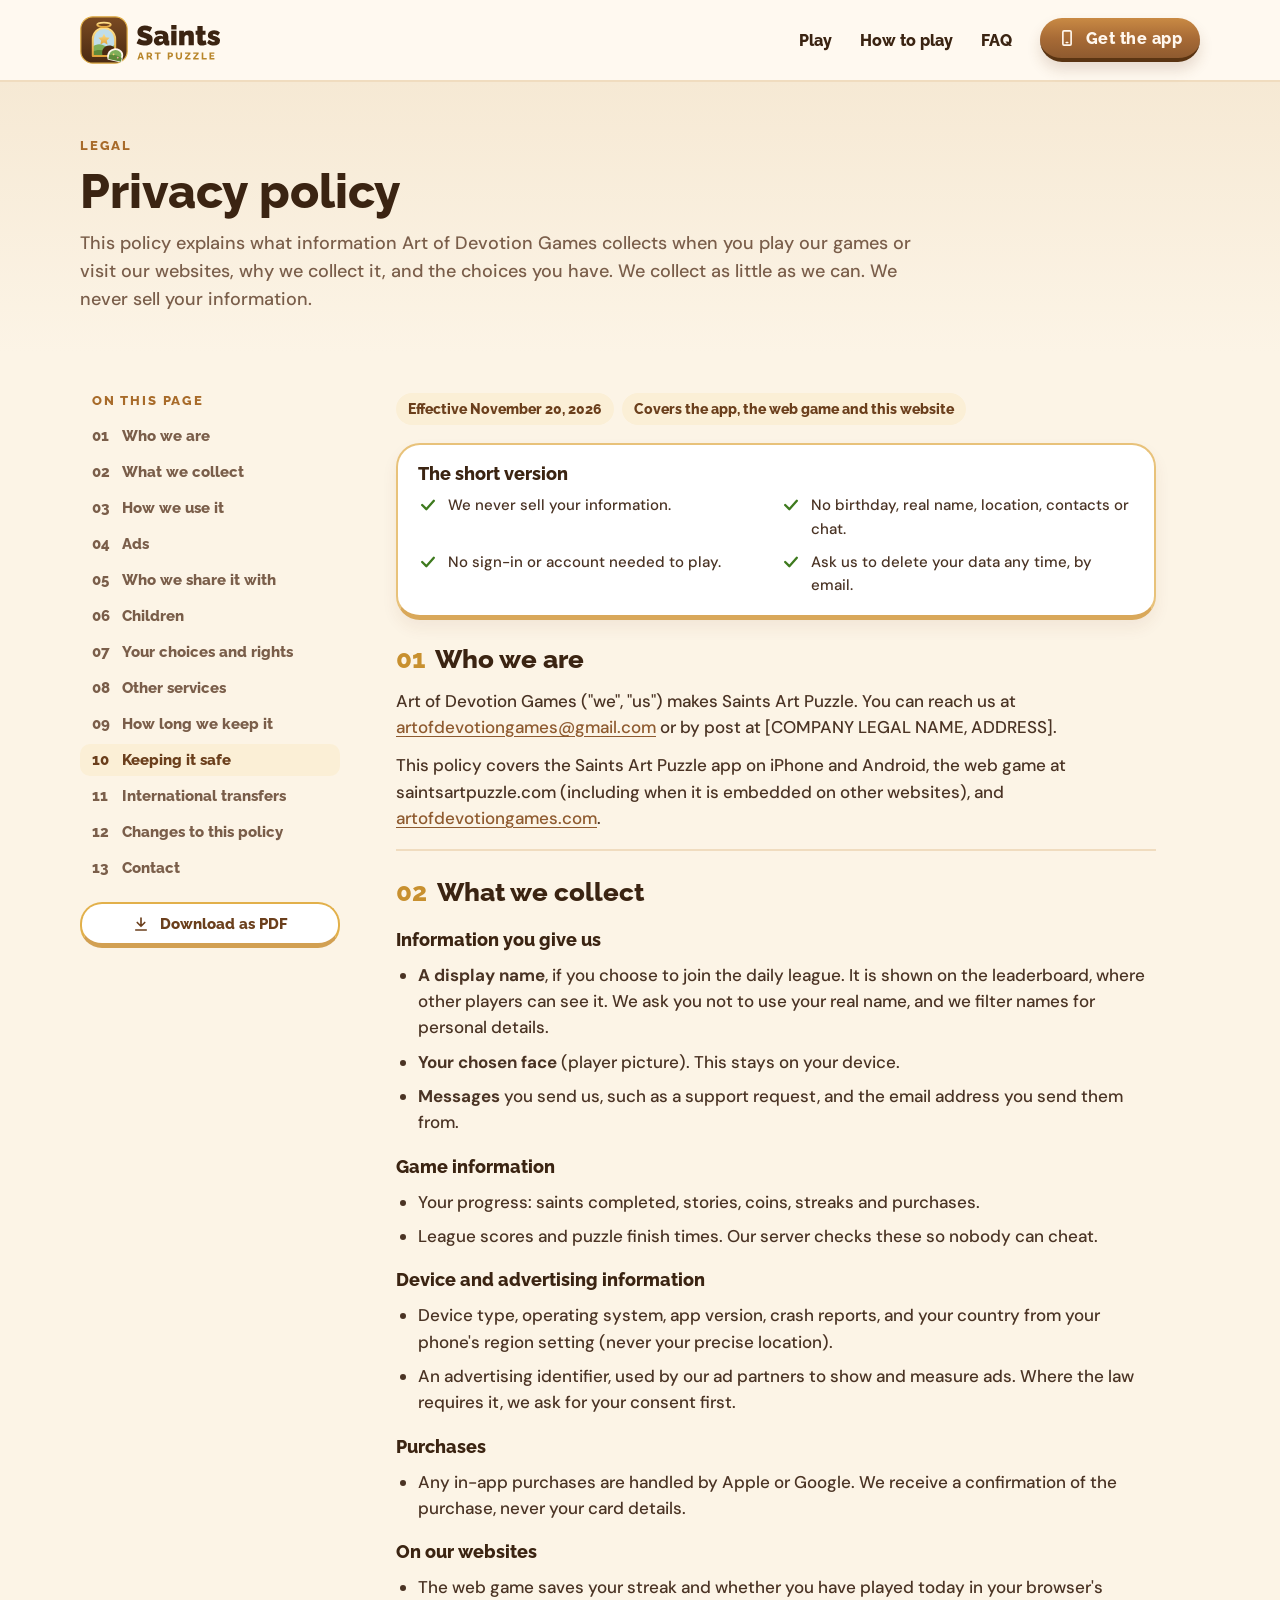
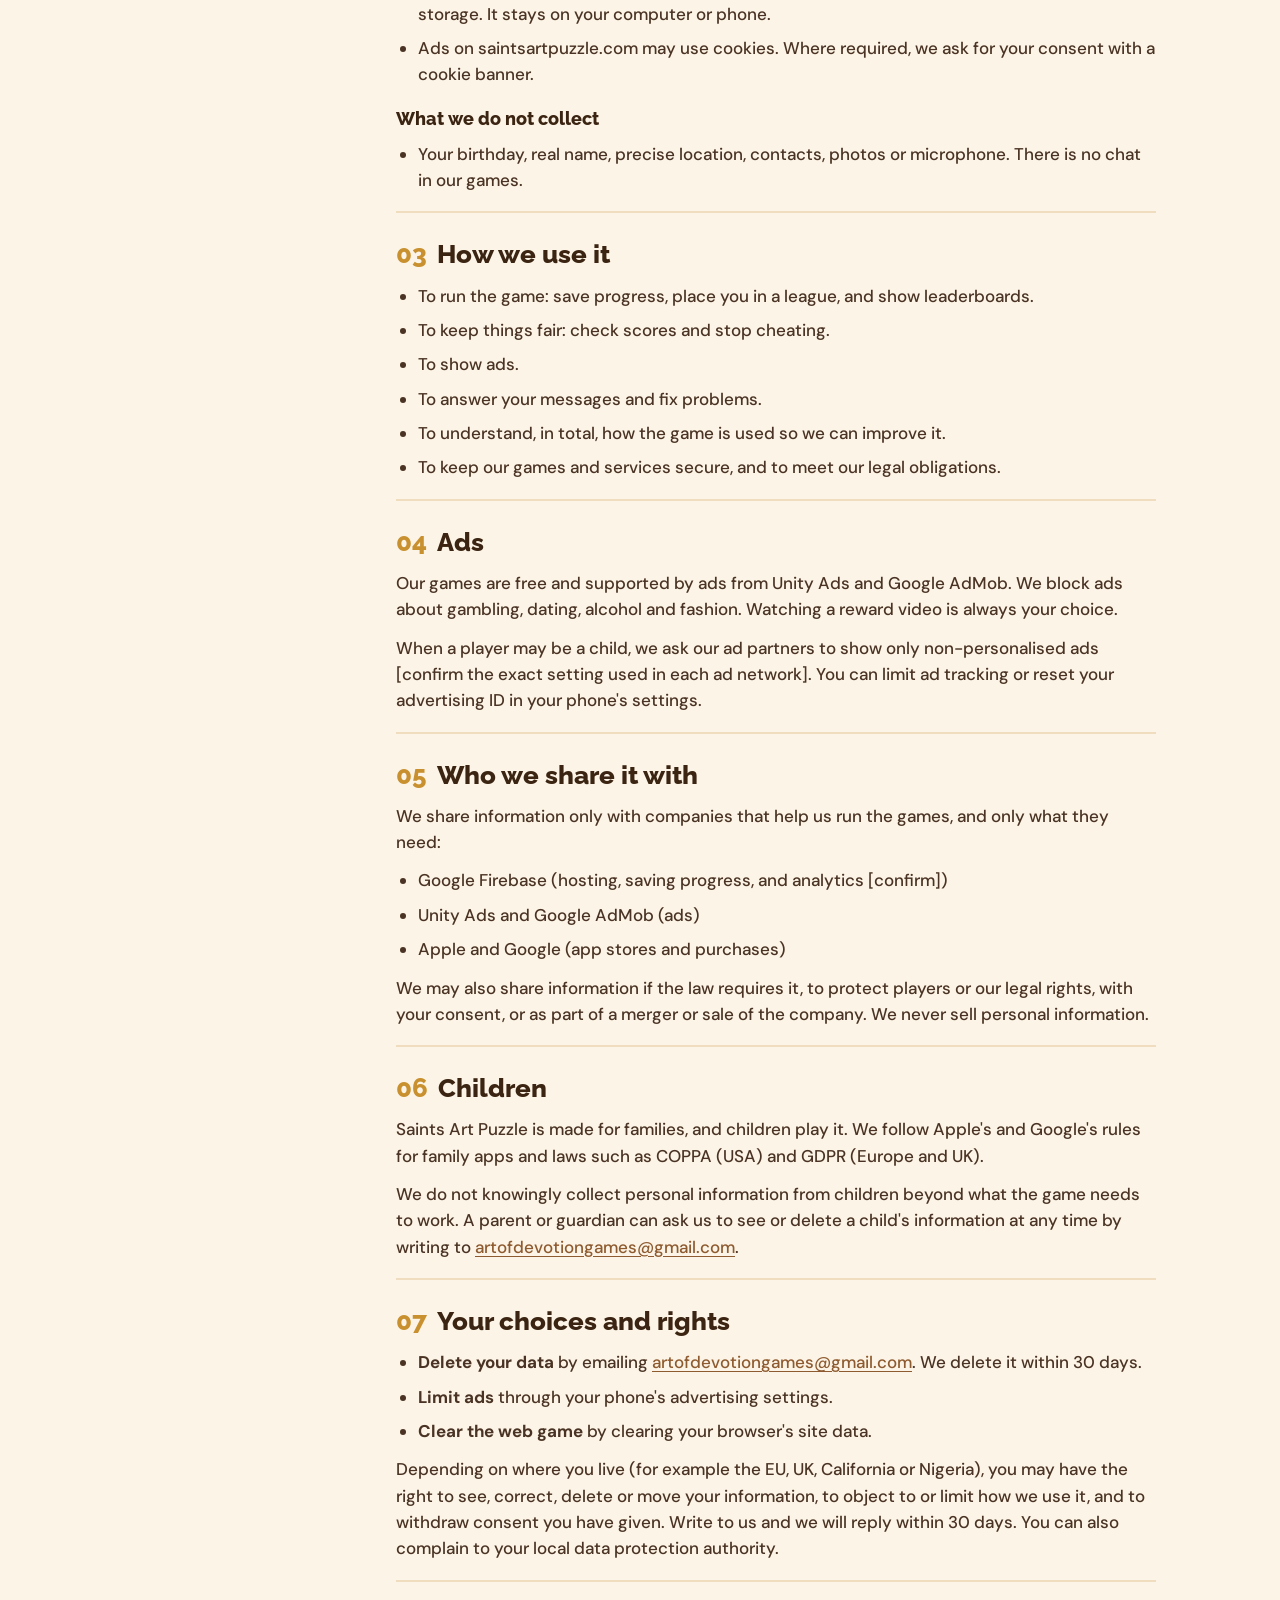
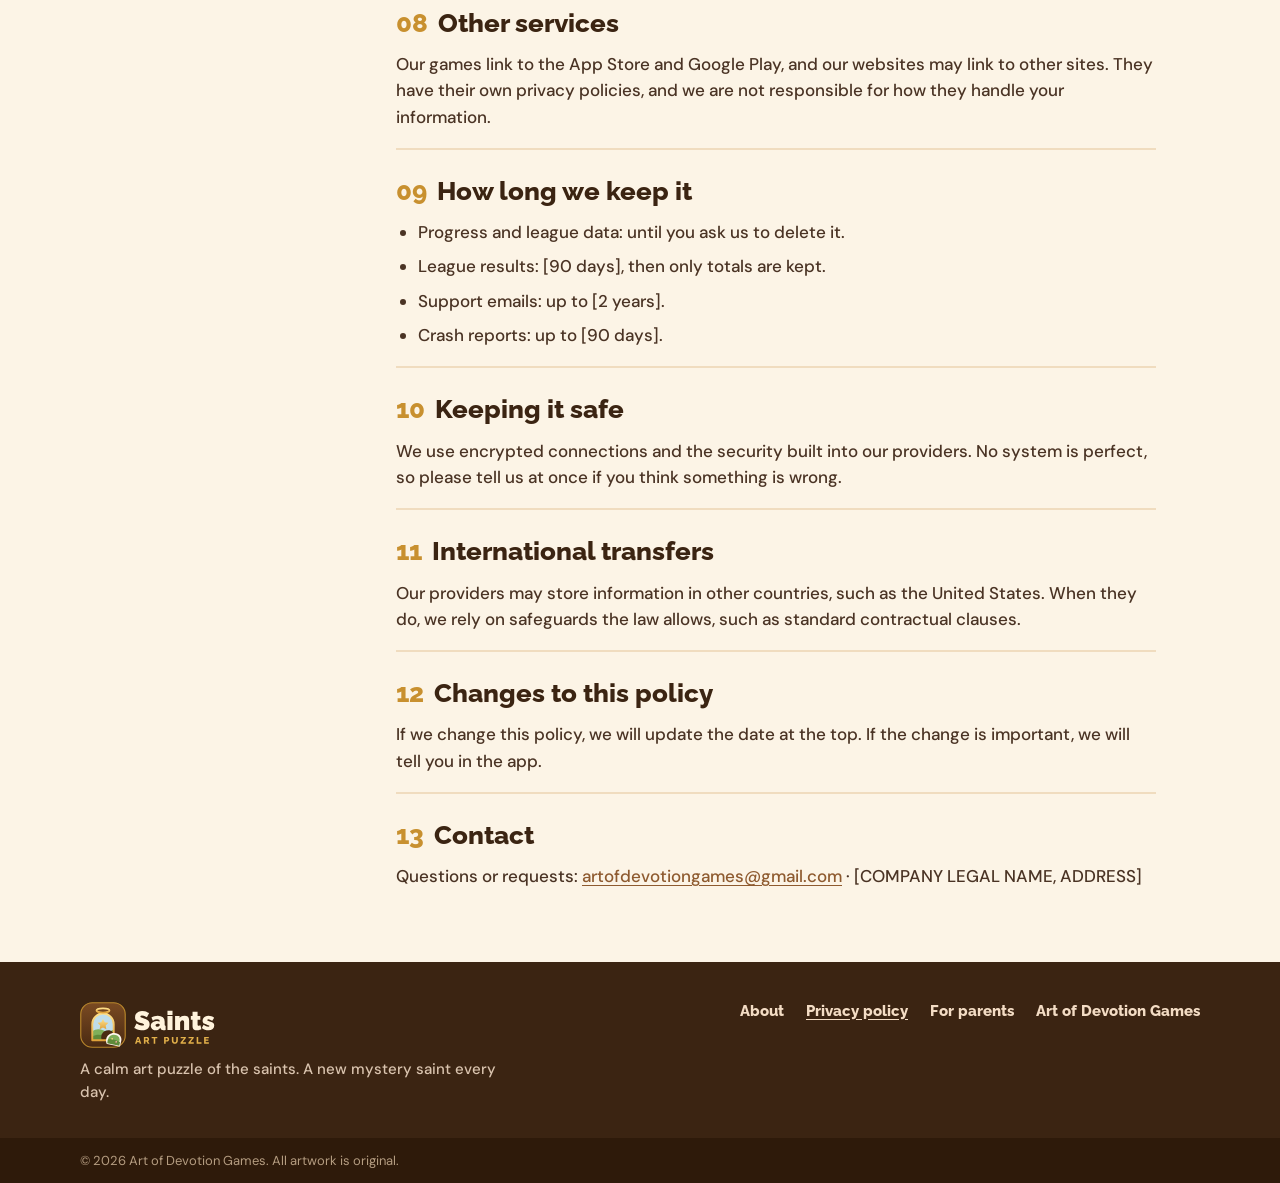
==== privacy.html @ b59b36c3 "privacy policy, ads.txt, adsense" ====
<!doctype html>
<html lang="en">
<head>
  <meta charset="utf-8">
  <meta name="viewport" content="width=device-width, initial-scale=1">
  <title>Privacy policy · Saints Art Puzzle</title>
  <meta name="description" content="What information Saints Art Puzzle and Art of Devotion Games collect, why, and the choices you have. We never sell your information.">
  <meta name="theme-color" content="#FFF9F0">
  <link rel="icon" href="assets/img/favicon.svg" type="image/svg+xml">

  <link rel="preconnect" href="https://fonts.googleapis.com">
  <link rel="preconnect" href="https://fonts.gstatic.com" crossorigin>
  <link rel="stylesheet" href="https://fonts.googleapis.com/css2?family=DM+Sans:wght@500;600;700;800&family=Raleway:wght@700;800;900&display=swap">
  <link rel="stylesheet" href="css/styles.css">
  <script src="js/main.js" defer></script>
</head>
<body>

<svg width="0" height="0" style="position:absolute" aria-hidden="true">
  <symbol id="i-phone" viewBox="0 0 24 24"><path d="M8 2.5h8a1.5 1.5 0 0 1 1.5 1.5v16a1.5 1.5 0 0 1-1.5 1.5H8A1.5 1.5 0 0 1 6.5 20V4A1.5 1.5 0 0 1 8 2.5zM11 18h2"/></symbol>
  <symbol id="i-check" viewBox="0 0 24 24"><path d="M5 12l5 5 9-10"/></symbol>
  <symbol id="i-download" viewBox="0 0 24 24"><path d="M12 4v11M7 10l5 5 5-5M5 20h14"/></symbol>
  <symbol id="i-menu" viewBox="0 0 24 24"><path d="M4 7h16M4 12h16M4 17h16"/></symbol>
  <symbol id="i-close" viewBox="0 0 24 24"><path d="M6 6l12 12M18 6L6 18"/></symbol>
</svg>

<a class="skip-link" href="#policy">Skip to the policy</a>

<header class="site-header">
  <div class="site-header__inner">
    <a class="site-header__logo" href="./" aria-label="Saints Art Puzzle home">
      <img src="assets/img/logo.svg" alt="Saints Art Puzzle" width="145" height="48">
    </a>

    <button class="menu-toggle" type="button" aria-expanded="false" aria-controls="site-nav" aria-label="Open menu">
      <svg class="icon" width="28" height="28"><use href="#i-menu"/></svg>
    </button>

    <nav class="site-nav" id="site-nav" aria-label="Main">
      <a class="site-nav__link" href="./#play">Play</a>
      <a class="site-nav__link" href="./#how-to-play">How to play</a>
      <a class="site-nav__link" href="./#faq">FAQ</a>
      <a class="btn btn--primary btn--sm" href="./#get-the-app">
        <svg class="icon" width="18" height="18"><use href="#i-phone"/></svg>
        Get the app
      </a>
    </nav>
  </div>
</header>

<main>
  <!-- ============ INTRO ============ -->
  <section class="legal-hero">
    <div class="legal-hero__inner">
      <p class="eyebrow">LEGAL</p>
      <h1 class="legal-hero__title">Privacy policy</h1>
      <p class="legal-hero__lede">This policy explains what information Art of Devotion Games collects when you play our games or visit our websites, why we collect it, and the choices you have. We collect as little as we can. We never sell your information.</p>
    </div>
  </section>

  <div class="legal">
    <!-- ============ TABLE OF CONTENTS ============ -->
    <aside class="toc" aria-label="On this page">
      <p class="eyebrow toc__title">ON THIS PAGE</p>
      <nav class="toc__links">
        <a href="#who"><span>01</span>Who we are</a>
        <a href="#collect"><span>02</span>What we collect</a>
        <a href="#use"><span>03</span>How we use it</a>
        <a href="#ads"><span>04</span>Ads</a>
        <a href="#share"><span>05</span>Who we share it with</a>
        <a href="#children"><span>06</span>Children</a>
        <a href="#choices"><span>07</span>Your choices and rights</a>
        <a href="#links"><span>08</span>Other services</a>
        <a href="#keep"><span>09</span>How long we keep it</a>
        <a href="#security"><span>10</span>Keeping it safe</a>
        <a href="#transfers"><span>11</span>International transfers</a>
        <a href="#changes"><span>12</span>Changes to this policy</a>
        <a href="#contact"><span>13</span>Contact</a>
      </nav>
      <button class="btn btn--outline toc__pdf" type="button" data-action="print">
        <svg class="icon" width="18" height="18"><use href="#i-download"/></svg>
        Download as PDF
      </button>
    </aside>

    <!-- ============ POLICY ============ -->
    <article class="policy" id="policy">
      <div class="policy__chips">
        <span class="chip">Effective November 20, 2026</span>
        <span class="chip">Covers the app, the web game and this website</span>
      </div>

      <div class="summary">
        <h2 class="summary__title">The short version</h2>
        <ul class="summary__list">
          <li><svg class="icon" width="20" height="20" aria-hidden="true"><use href="#i-check"/></svg>We never sell your information.</li>
          <li><svg class="icon" width="20" height="20" aria-hidden="true"><use href="#i-check"/></svg>No birthday, real name, location, contacts or chat.</li>
          <li><svg class="icon" width="20" height="20" aria-hidden="true"><use href="#i-check"/></svg>No sign-in or account needed to play.</li>
          <li><svg class="icon" width="20" height="20" aria-hidden="true"><use href="#i-check"/></svg>Ask us to delete your data any time, by email.</li>
        </ul>
      </div>

      <section class="policy__section" id="who">
        <h2><span>01</span>Who we are</h2>
        <p>Art of Devotion Games ("we", "us") makes Saints Art Puzzle. You can reach us at <a href="mailto:artofdevotiongames@gmail.com">artofdevotiongames@gmail.com</a> or by post at [COMPANY LEGAL NAME, ADDRESS].</p>
        <p>This policy covers the Saints Art Puzzle app on iPhone and Android, the web game at saintsartpuzzle.com (including when it is embedded on other websites), and <a href="https://www.artofdevotiongames.com/" target="_blank" rel="noopener">artofdevotiongames.com</a>.</p>
      </section>

      <section class="policy__section" id="collect">
        <h2><span>02</span>What we collect</h2>

        <h3>Information you give us</h3>
        <ul>
          <li><b>A display name</b>, if you choose to join the daily league. It is shown on the leaderboard, where other players can see it. We ask you not to use your real name, and we filter names for personal details.</li>
          <li><b>Your chosen face</b> (player picture). This stays on your device.</li>
          <li><b>Messages</b> you send us, such as a support request, and the email address you send them from.</li>
        </ul>

        <h3>Game information</h3>
        <ul>
          <li>Your progress: saints completed, stories, coins, streaks and purchases.</li>
          <li>League scores and puzzle finish times. Our server checks these so nobody can cheat.</li>
        </ul>

        <h3>Device and advertising information</h3>
        <ul>
          <li>Device type, operating system, app version, crash reports, and your country from your phone's region setting (never your precise location).</li>
          <li>An advertising identifier, used by our ad partners to show and measure ads. Where the law requires it, we ask for your consent first.</li>
        </ul>

        <h3>Purchases</h3>
        <ul>
          <li>Any in-app purchases are handled by Apple or Google. We receive a confirmation of the purchase, never your card details.</li>
        </ul>

        <h3>On our websites</h3>
        <ul>
          <li>The web game saves your streak and whether you have played today in your browser's storage. It stays on your computer or phone.</li>
          <li>Ads on saintsartpuzzle.com may use cookies. Where required, we ask for your consent with a cookie banner.</li>
        </ul>

        <h3>What we do not collect</h3>
        <ul>
          <li>Your birthday, real name, precise location, contacts, photos or microphone. There is no chat in our games.</li>
        </ul>
      </section>

      <section class="policy__section" id="use">
        <h2><span>03</span>How we use it</h2>
        <ul>
          <li>To run the game: save progress, place you in a league, and show leaderboards.</li>
          <li>To keep things fair: check scores and stop cheating.</li>
          <li>To show ads.</li>
          <li>To answer your messages and fix problems.</li>
          <li>To understand, in total, how the game is used so we can improve it.</li>
          <li>To keep our games and services secure, and to meet our legal obligations.</li>
        </ul>
      </section>

      <section class="policy__section" id="ads">
        <h2><span>04</span>Ads</h2>
        <p>Our games are free and supported by ads from Unity Ads and Google AdMob. We block ads about gambling, dating, alcohol and fashion. Watching a reward video is always your choice.</p>
        <p>When a player may be a child, we ask our ad partners to show only non-personalised ads [confirm the exact setting used in each ad network]. You can limit ad tracking or reset your advertising ID in your phone's settings.</p>
      </section>

      <section class="policy__section" id="share">
        <h2><span>05</span>Who we share it with</h2>
        <p>We share information only with companies that help us run the games, and only what they need:</p>
        <ul>
          <li>Google Firebase (hosting, saving progress, and analytics [confirm])</li>
          <li>Unity Ads and Google AdMob (ads)</li>
          <li>Apple and Google (app stores and purchases)</li>
        </ul>
        <p>We may also share information if the law requires it, to protect players or our legal rights, with your consent, or as part of a merger or sale of the company. We never sell personal information.</p>
      </section>

      <section class="policy__section" id="children">
        <h2><span>06</span>Children</h2>
        <p>Saints Art Puzzle is made for families, and children play it. We follow Apple's and Google's rules for family apps and laws such as COPPA (USA) and GDPR (Europe and UK).</p>
        <p>We do not knowingly collect personal information from children beyond what the game needs to work. A parent or guardian can ask us to see or delete a child's information at any time by writing to <a href="mailto:artofdevotiongames@gmail.com">artofdevotiongames@gmail.com</a>.</p>
      </section>

      <section class="policy__section" id="choices">
        <h2><span>07</span>Your choices and rights</h2>
        <ul>
          <li><b>Delete your data</b> by emailing <a href="mailto:artofdevotiongames@gmail.com">artofdevotiongames@gmail.com</a>. We delete it within 30 days.</li>
          <li><b>Limit ads</b> through your phone's advertising settings.</li>
          <li><b>Clear the web game</b> by clearing your browser's site data.</li>
        </ul>
        <p>Depending on where you live (for example the EU, UK, California or Nigeria), you may have the right to see, correct, delete or move your information, to object to or limit how we use it, and to withdraw consent you have given. Write to us and we will reply within 30 days. You can also complain to your local data protection authority.</p>
      </section>

      <section class="policy__section" id="links">
        <h2><span>08</span>Other services</h2>
        <p>Our games link to the App Store and Google Play, and our websites may link to other sites. They have their own privacy policies, and we are not responsible for how they handle your information.</p>
      </section>

      <section class="policy__section" id="keep">
        <h2><span>09</span>How long we keep it</h2>
        <ul>
          <li>Progress and league data: until you ask us to delete it.</li>
          <li>League results: [90 days], then only totals are kept.</li>
          <li>Support emails: up to [2 years].</li>
          <li>Crash reports: up to [90 days].</li>
        </ul>
      </section>

      <section class="policy__section" id="security">
        <h2><span>10</span>Keeping it safe</h2>
        <p>We use encrypted connections and the security built into our providers. No system is perfect, so please tell us at once if you think something is wrong.</p>
      </section>

      <section class="policy__section" id="transfers">
        <h2><span>11</span>International transfers</h2>
        <p>Our providers may store information in other countries, such as the United States. When they do, we rely on safeguards the law allows, such as standard contractual clauses.</p>
      </section>

      <section class="policy__section" id="changes">
        <h2><span>12</span>Changes to this policy</h2>
        <p>If we change this policy, we will update the date at the top. If the change is important, we will tell you in the app.</p>
      </section>

      <section class="policy__section" id="contact">
        <h2><span>13</span>Contact</h2>
        <p>Questions or requests: <a href="mailto:artofdevotiongames@gmail.com">artofdevotiongames@gmail.com</a> · [COMPANY LEGAL NAME, ADDRESS]</p>
      </section>
    </article>
  </div>
</main>

<footer class="site-footer">
  <div class="container site-footer__inner">
    <div class="site-footer__brand">
      <img src="assets/img/logo-dark.svg" alt="Saints Art Puzzle" width="139" height="46" loading="lazy">
      <p>A calm art puzzle of the saints. A new mystery saint every day.</p>
    </div>
    <nav class="site-footer__links" aria-label="Footer">
      <a href="#">About</a>
      <a href="privacy.html" aria-current="page">Privacy policy</a>
      <a href="#">For parents</a>
      <a href="https://www.artofdevotiongames.com/" target="_blank" rel="noopener">Art of Devotion Games</a>
    </nav>
  </div>
  <div class="site-footer__legal">
    <div class="container">© <span data-year>2026</span> Art of Devotion Games. All artwork is original.</div>
  </div>
</footer>

<div class="toast" id="toast" role="status" aria-live="polite"></div>

</body>
</html>
---- css/styles.css ----
/* ==========================================================================
   Saints Art Puzzle — site styles
   Values are taken from the design exports in /design (desktop 1280, phone 390).
   Desktop is the base; overrides follow for tablet (<=1023px) and phone (<=720px).
   ========================================================================== */

:root {
  /* Colour */
  --bg: #FCF4E6;
  --header-bg: #FFF9F0;
  --band-bg: #F6E9D4;
  --tile-bg: #F3E7D6;
  --chip-bg: #FBEFD6;
  --row-alt-bg: #FFFBF4;
  --white: #FFFFFF;

  --text: #3B2412;
  --text-muted: #7A5E4A;
  --text-soft: #8A6A52;
  --eyebrow: #A86B2A;
  --brown: #8E5A2F;
  --brown-mid: #A86B36;
  --brown-light: #C98A44;
  --brown-dark: #5A3412;
  --tool-text: #6B3F1C;
  --cream-text: #FFF7EE;

  --line: #F0DCBF;
  --line-strong: #E6CCA6;
  --gold: #E8C27A;
  --gold-deep: #D9A85A;
  --gold-hi: #FFE08A;
  --gold-lo: #E0A33A;
  --gold-edge: #A8741E;

  --ad-line: #E2CDB0;
  --ad-text: #A89580;
  --ad-stripe-a: #F7ECDC;
  --ad-stripe-b: #F3E5D1;
  --locked-bg: #F3E7D6;
  --locked-icon: #B49C80;

  --store-bg: #1F140C;
  --footer-bg: #3B2412;
  --footer-text: #F3DCC4;
  --footer-muted: #D9C3AE;
  --legal-bg: #2E1A0A;
  --legal-text: #B49C80;

  --grad-brown: linear-gradient(180deg, var(--brown-light) 0%, var(--brown-mid) 50%, var(--brown) 100%);
  --grad-brown-2: linear-gradient(180deg, var(--brown-light), var(--brown));
  --grad-gold: linear-gradient(180deg, var(--gold-hi), var(--gold-lo));
  --shadow-lift: 0 16px 30px rgba(107, 63, 28, 0.22);

  /* Type */
  --font-display: 'Raleway', sans-serif;
  --font-body: 'DM Sans', sans-serif;

  /* Layout */
  --content-max: 1120px;
  --gutter: 80px;
  --footer-gutter: 80px;
  --section-y: 64px;
}

@media (max-width: 1200px) { :root { --gutter: 48px; --footer-gutter: 48px; } }
@media (max-width: 1023px) { :root { --gutter: 32px; --footer-gutter: 32px; } }
@media (max-width: 720px)  { :root { --gutter: 16px; --footer-gutter: 20px; --section-y: 40px; } }

/* ---------- Base ---------- */

*, *::before, *::after { box-sizing: border-box; }

html { scroll-behavior: smooth; -webkit-text-size-adjust: 100%; }
@media (prefers-reduced-motion: reduce) { html { scroll-behavior: auto; } }

body {
  margin: 0;
  background: var(--bg);
  color: var(--text);
  font-family: var(--font-body);
  -webkit-font-smoothing: antialiased;
  overflow-x: hidden;
}

img { max-width: 100%; }
button { font: inherit; color: inherit; }
a { color: inherit; }

:focus-visible { outline: 3px solid var(--eyebrow); outline-offset: 3px; border-radius: 6px; }

.visually-hidden {
  position: absolute !important;
  width: 1px; height: 1px;
  margin: -1px; padding: 0; border: 0;
  overflow: hidden; clip: rect(0 0 0 0); white-space: nowrap;
}

.skip-link {
  position: absolute; left: 16px; top: -100px; z-index: 100;
  padding: 10px 16px; border-radius: 12px;
  background: var(--text); color: var(--cream-text);
  font-family: var(--font-display); font-weight: 800; text-decoration: none;
}
.skip-link:focus { top: 12px; }

.icon {
  display: block; flex: none;
  fill: none; stroke: currentColor;
  stroke-width: 2.2; stroke-linecap: round; stroke-linejoin: round;
}
.icon--b24 { stroke-width: 2.4; }
.icon--b26 { stroke-width: 2.6; }

.container { width: 100%; max-width: var(--content-max); margin: 0 auto; }
.container--narrow { max-width: 860px; }
.stack-18 { display: flex; flex-direction: column; gap: 18px; }
.stack-22 { display: flex; flex-direction: column; gap: 22px; }

/* ---------- Typography ---------- */

.eyebrow {
  margin: 0;
  font-family: var(--font-display); font-weight: 800;
  font-size: 13px; letter-spacing: 0.14em;
  color: var(--eyebrow);
}

.h2 {
  margin: 0;
  font-family: var(--font-display); font-weight: 800;
  font-size: 32px; line-height: 1.12;
  color: var(--text);
}
.h2--lg { font-size: 36px; }

.body-text {
  margin: 0;
  font-family: var(--font-body); font-weight: 500;
  font-size: 16px; line-height: 1.55;
  color: var(--text-muted);
}
.body-text--sm { font-size: 15px; }
.body-text--lg { font-size: 17px; }

/* ---------- Buttons ---------- */

.btn {
  position: relative; overflow: hidden;
  display: inline-flex; align-items: center; justify-content: center; gap: 10px;
  border: none; cursor: pointer; text-decoration: none;
}

.btn--primary {
  height: 64px; padding: 0 24px;
  border-radius: 22px;
  background: var(--grad-brown);
  border-bottom: 6px solid var(--brown-dark);
  box-shadow: 0 8px 14px rgba(107, 63, 28, 0.16);
  color: var(--cream-text);
  font-family: var(--font-display); font-weight: 800;
  font-size: 22px; letter-spacing: 0.03em;
  transition: filter 0.15s ease, transform 0.1s ease;
}
.btn--primary:hover { filter: brightness(1.06); }
.btn--primary:active { transform: translateY(2px); }
.btn--primary .icon { stroke: var(--cream-text); }

.btn--sm { height: 44px; padding: 0 18px; font-size: 16px; border-bottom-width: 4px; }

.btn--cta {
  width: 100%; height: 60px; font-size: 21px;
  animation: bPress 1.8s ease-in-out infinite;
}
.btn--cta .icon { stroke: none; }

.btn__shine {
  position: absolute; top: 0; left: 0;
  width: 46px; height: 100%;
  background: linear-gradient(90deg, rgba(255,255,255,0), rgba(255,255,255,0.45), rgba(255,255,255,0));
  animation: bShine 3s ease-in-out infinite;
  pointer-events: none;
}

@keyframes bPress { 0%, 100% { transform: translateY(0) scale(1); } 50% { transform: translateY(-2px) scale(1.02); } }
@keyframes bShine { 0% { transform: translateX(-150%) skewX(-20deg); } 60%, 100% { transform: translateX(650%) skewX(-20deg); } }

@media (prefers-reduced-motion: reduce) {
  .btn--cta, .btn__shine { animation: none; }
  .btn__shine { display: none; }
}

/* ---------- Header ---------- */

.site-header {
  position: relative; z-index: 20;
  background: var(--header-bg);
  border-bottom: 2px solid var(--line);
}

.site-header__inner {
  max-width: calc(var(--content-max) + 2 * var(--gutter));
  margin: 0 auto;
  padding: 16px var(--gutter);
  display: flex; align-items: center; justify-content: space-between;
}

.site-header__logo { display: block; line-height: 0; }
.site-header__logo img { width: 145px; height: 48px; }

.site-nav { display: flex; align-items: center; gap: 28px; }

.site-nav__link {
  text-decoration: none;
  font-family: var(--font-display); font-weight: 800; font-size: 16px;
  color: var(--text);
}
.site-nav__link:hover, .site-nav__link.is-current { color: var(--brown); }

.menu-toggle {
  display: none;
  width: 44px; height: 40px; margin-right: -8px;
  align-items: center; justify-content: center;
  border: 0; background: none; cursor: pointer;
  color: var(--text);
}
.menu-toggle .icon { stroke-width: 2.4; }

/* ---------- Ad slots ---------- */

.ad {
  width: 732px; max-width: 100%; height: 94px; /* 728x90 slot + 2px border */
  margin: 0 auto;
  border-radius: 12px;
  border: 2px dashed var(--ad-line);
  background: repeating-linear-gradient(45deg, var(--ad-stripe-a), var(--ad-stripe-a) 10px, var(--ad-stripe-b) 10px, var(--ad-stripe-b) 20px);
  display: flex; align-items: center; justify-content: center;
  font-family: var(--font-display); font-weight: 800;
  font-size: 12px; letter-spacing: 0.14em;
  color: var(--ad-text);
}

/* Real ad loaded: drop the placeholder look; the ad fills the slot's size. */
/* Real ad loaded: drop the placeholder look and let the responsive ad set its own height. */
.ad.is-live { height: auto; border: 0; background: none; border-radius: 0; display: block; }
.ad .adsbygoogle { display: block; width: 100%; }

.ad-wrap { padding: 40px var(--gutter) 0; }

/* ---------- Hero ---------- */

.hero {
  display: flex; flex-direction: column; align-items: center; gap: 18px;
  padding: 20px var(--gutter) 0;
}

.hero__intro {
  display: flex; flex-direction: column; align-items: center; gap: 8px;
  max-width: 760px;
  text-align: center;
}

.hero__title {
  margin: 0;
  font-family: var(--font-display); font-weight: 800;
  font-size: 48px; line-height: 1.08;
}

.hero__lede {
  margin: 0;
  font-weight: 500; font-size: 18px; line-height: 1.55;
  color: var(--text-muted);
}

/* ---------- Game frame ---------- */

.game {
  width: 100%;
  display: flex; flex-direction: column; align-items: center; gap: 12px;
}

.game__frame {
  position: relative;
  width: min(846px, 100%);
  aspect-ratio: 846 / 538;
  border-radius: 20px;
  overflow: hidden;
  border: 5px solid var(--white);
  background: var(--bg);
  box-shadow: 0 0 0 2px var(--gold), 0 18px 40px rgba(107, 63, 28, 0.22);
}

.game__iframe {
  position: absolute; inset: 0;
  display: block; width: 100%; height: 100%;
  border: 0;
  background: var(--bg);
}

.game__frame.is-playing .launcher { display: none; }

.game__notice {
  position: absolute; inset: 0;
  display: flex; align-items: center; justify-content: center;
  padding: 24px; text-align: center;
  font-family: var(--font-display); font-weight: 800; font-size: 16px;
  color: var(--text-muted);
}

/* Fullscreen: native API, or a fixed overlay where it isn't available (iPhone).
   Keep these as separate rules: a browser that doesn't know one selector in a
   list (iPhone Safari and :fullscreen) ignores the whole rule. */
.game__frame.is-pseudo-fullscreen {
  position: fixed; inset: 0; z-index: 1000;
  width: 100%; max-width: none;
  height: 100vh; height: 100dvh;
  margin: 0;
  aspect-ratio: auto;
  border: 0; border-radius: 0; box-shadow: none;
}
.game__frame:fullscreen {
  width: 100%; height: 100%;
  aspect-ratio: auto;
  border: 0; border-radius: 0; box-shadow: none;
}
.game__frame:-webkit-full-screen {
  width: 100%; height: 100%;
  aspect-ratio: auto;
  border: 0; border-radius: 0; box-shadow: none;
}

.game__exit {
  display: none;
  position: absolute; z-index: 2;
  top: calc(12px + env(safe-area-inset-top, 0px));
  right: calc(12px + env(safe-area-inset-right, 0px));
  width: 44px; height: 44px; border-radius: 999px;
  align-items: center; justify-content: center;
  background: var(--white); border: 2px solid var(--line);
  color: var(--brown); cursor: pointer;
  box-shadow: 0 6px 14px rgba(107, 63, 28, 0.18);
}
.game__frame.is-pseudo-fullscreen .game__exit { display: flex; }
.game__frame:fullscreen .game__exit { display: flex; }
.game__frame:-webkit-full-screen .game__exit { display: flex; }

html.has-pseudo-fullscreen,
body.has-pseudo-fullscreen { overflow: hidden; }

/* Launcher (start screen). Desktop: drawn at 760x480 and scaled to fit the frame. */
.launcher {
  position: absolute; top: 0; left: 0;
  width: 760px; height: 480px;
  overflow: hidden;
  transform: scale(var(--launcher-scale, 1.1));
  transform-origin: 0 0;
  background: radial-gradient(120% 90% at 30% 0%, #FFFBF0 0%, #FCEFD8 45%, #F3DFC4 100%);
}

.launcher__glow {
  position: absolute; right: -80px; top: -120px;
  width: 420px; height: 420px; border-radius: 999px;
  background: radial-gradient(circle, rgba(255,226,150,0.6), rgba(255,226,150,0) 70%);
}

.launcher__body {
  position: relative; height: 100%;
  display: flex; align-items: center; gap: 44px;
  padding: 0 48px;
}

.launcher__art {
  position: relative; flex: none;
  transform: rotate(-2deg);
  border-radius: 22px; padding: 7px;
  background: var(--grad-gold);
  border-bottom: 6px solid var(--gold-edge);
  box-shadow: var(--shadow-lift);
}

.launcher__art-inner {
  position: relative;
  width: 230px; height: 308px;
  border-radius: 16px; overflow: hidden;
}
.launcher__art-inner img { display: block; width: 100%; height: 100%; object-fit: cover; }

.launcher__q {
  position: absolute; left: 50%; top: 50%;
  transform: translate(-50%, -50%);
  width: 94px; height: 94px; border-radius: 999px; /* 86 + 4px border */
  background: var(--grad-gold);
  border: 4px solid var(--cream-text);
  box-shadow: 0 6px 0 var(--gold-edge);
  display: flex; align-items: center; justify-content: center;
  font-family: var(--font-display); font-weight: 900; font-size: 49px;
  color: var(--brown-dark);
}

.launcher__info { flex: 1; display: flex; flex-direction: column; gap: 12px; }

.launcher__eyebrow {
  margin: 0;
  font-family: var(--font-display); font-weight: 800;
  font-size: 13px; letter-spacing: 0.12em;
  color: var(--eyebrow);
}

.launcher__title {
  margin: 0;
  font-family: var(--font-display); font-weight: 800;
  font-size: 42px; line-height: 1.1;
  color: var(--text);
}

.launcher__desc {
  margin: 0;
  font-weight: 500; font-size: 17px; line-height: 1.45;
  color: var(--text-muted);
}
.launcher__desc--mobile { display: none; }

.launcher__rows { display: flex; flex-direction: column; gap: 8px; margin: 2px 0 4px; }

.launcher__row {
  display: flex; align-items: center; gap: 10px;
  padding: 10px 12px;
  border-radius: 16px;
  background: var(--white);
  border: 2px solid var(--line);
  border-bottom: 4px solid var(--line-strong);
  font-family: var(--font-display); font-weight: 800; font-size: 16px;
  color: var(--text);
}

.launcher__row-icon {
  flex: none;
  width: 34px; height: 34px; border-radius: 10px;
  background: var(--chip-bg);
  display: flex; align-items: center; justify-content: center;
  color: var(--brown);
}

.launcher__row--locked {
  background: none;
  border: 2px dashed var(--ad-line);
  font-size: 15px;
  color: var(--ad-text);
}
.launcher__row--locked .launcher__row-icon { background: var(--locked-bg); color: var(--locked-icon); }

.launcher__brand { display: flex; align-items: center; justify-content: space-between; }

.launcher__brand-name {
  display: flex; align-items: center; gap: 8px;
  font-family: var(--font-display); font-weight: 800; font-size: 14px;
  color: var(--brown);
}

.launcher__brand-mark {
  width: 26px; height: 26px; border-radius: 8px;
  background: var(--grad-brown-2);
  display: flex; align-items: center; justify-content: center;
  color: var(--cream-text);
}

.launcher__brand-meta {
  font-family: var(--font-display); font-weight: 800; font-size: 14px;
  color: var(--text-soft);
}

/* Tool buttons under the frame */
.game__tools { display: flex; flex-wrap: wrap; justify-content: center; gap: 8px; }

.tool {
  display: flex; align-items: center; gap: 6px;
  height: 44px; padding: 0 14px; /* 40 + 2px borders */
  border-radius: 12px;
  background: var(--white);
  border: 2px solid var(--line);
  cursor: pointer;
  font-family: var(--font-display); font-weight: 800; font-size: 15px;
  color: var(--tool-text);
  transition: border-color 0.15s ease, background-color 0.15s ease;
}
.tool:hover { background: var(--row-alt-bg); border-color: var(--line-strong); }
.tool .icon { color: var(--brown); }
.tool[aria-pressed="false"] { color: var(--text-soft); }

/* ---------- Cards ---------- */

.card {
  background: var(--white);
  border: 2px solid var(--line);
  border-bottom: 4px solid var(--line-strong);
  border-radius: 20px;
}

/* ---------- Sections ---------- */

.section { padding: var(--section-y) var(--gutter); }
.section--band { background: var(--band-bg); }
.section__head { display: flex; flex-direction: column; gap: 6px; }

/* How to play */
.steps {
  list-style: none; margin: 0; padding: 0;
  display: flex; gap: 18px;
}

.step { flex: 1; overflow: hidden; display: flex; flex-direction: column; }

.step__media {
  position: relative;
  height: 170px;
  background: var(--tile-bg);
  display: flex; align-items: center; justify-content: center;
}

.step__piece { height: 130px; width: auto; filter: drop-shadow(0 6px 8px rgba(0,0,0,0.2)); }

.step__num {
  position: absolute; left: 14px; top: 14px;
  width: 40px; height: 40px; border-radius: 12px;
  background: var(--grad-brown-2);
  display: flex; align-items: center; justify-content: center;
  font-family: var(--font-display); font-weight: 800; font-size: 18px;
  color: var(--cream-text);
}

.step__board {
  position: relative;
  box-sizing: content-box;
  width: 190px; height: 130px;
  border-radius: 12px; overflow: hidden;
  border: 3px solid var(--white);
}
.step__board img { display: block; width: 100%; height: auto; margin-top: -40px; }

.step__hint {
  position: absolute; left: 60px; top: 30px;
  width: 70px; height: 70px; border-radius: 12px;
  box-shadow: 0 0 0 3px var(--gold-lo), 0 0 14px 3px rgba(224,163,58,0.6);
}

.step__reveal {
  border-radius: 14px; padding: 5px;
  background: var(--grad-gold);
  border-bottom: 6px solid var(--gold-edge);
  box-shadow: var(--shadow-lift);
}
.step__reveal img {
  display: block;
  width: 84px; height: 112px;
  object-fit: cover; object-position: 50% 20%;
  border-radius: 8px;
}

.step__body { padding: 16px 18px 20px; display: flex; flex-direction: column; gap: 6px; }
.step__title { margin: 0; font-family: var(--font-display); font-weight: 800; font-size: 20px; }

/* Controls */
.controls {
  list-style: none; margin: 0; padding: 0;
  display: flex; gap: 12px;
}

.control {
  flex: 1 1 0; min-width: 0;
  display: flex; align-items: center; gap: 14px;
  padding: 14px 16px;
}

.control__icon {
  flex: none;
  width: 48px; height: 48px; border-radius: 14px;
  background: var(--chip-bg);
  display: flex; align-items: center; justify-content: center;
  color: var(--brown);
}

.control__title { margin: 0; font-family: var(--font-display); font-weight: 800; font-size: 17px; }

/* Watch */
.watch { display: flex; align-items: center; gap: 34px; }
.watch__text { flex: 1; display: flex; flex-direction: column; gap: 12px; }

.video {
  position: relative; flex: none;
  width: 560px; height: 315px;
  border-radius: 20px; overflow: hidden;
  box-shadow: 0 0 0 2px var(--gold);
  background: var(--text);
}

.video__poster {
  position: absolute; inset: 0;
  display: block; width: 100%; height: 100%;
  padding: 0; border: 0; background: none; cursor: pointer;
}
.video__poster img { display: block; width: 100%; height: 100%; object-fit: cover; }

.video__shade { position: absolute; inset: 0; background: rgba(59,36,18,0.25); transition: background-color 0.2s ease; }
.video__poster:hover .video__shade { background: rgba(59,36,18,0.15); }

.video__play {
  position: absolute; left: 50%; top: 50%;
  transform: translate(-50%, -50%);
  width: 92px; height: 92px; border-radius: 999px; /* 84 + 4px border, as in the design */
  background: var(--grad-brown-2);
  border: 4px solid var(--cream-text);
  display: flex; align-items: center; justify-content: center;
  transition: transform 0.15s ease;
}
.video__poster:hover .video__play { transform: translate(-50%, -50%) scale(1.05); }
.video__play .icon { stroke: none; }

.video__badge {
  position: absolute; left: 14px; bottom: 12px;
  padding: 6px 10px; border-radius: 8px;
  background: rgba(0,0,0,0.6);
  font-family: var(--font-display); font-weight: 800; font-size: 13px;
  color: var(--white);
}

.video iframe { position: absolute; inset: 0; width: 100%; height: 100%; border: 0; }

/* Get the app */
.app-card {
  display: flex; align-items: center; gap: 30px;
  padding: 34px;
  background: var(--white);
  border: 2px solid var(--gold);
  border-bottom: 5px solid var(--gold-deep);
  border-radius: 24px;
  box-shadow: 0 8px 16px rgba(107, 63, 28, 0.07);
}

.app-card__text { flex: 1; display: flex; flex-direction: column; gap: 14px; }

.stores { display: flex; flex-wrap: wrap; gap: 10px; }

.store {
  display: inline-flex; align-items: center; gap: 10px;
  height: 54px; padding: 0 18px;
  border-radius: 14px;
  background: var(--store-bg);
  text-decoration: none;
  color: var(--white);
  transition: transform 0.1s ease;
}
.store:hover { transform: translateY(-1px); }
.store .icon { stroke-width: 2; }
.store__label { display: flex; flex-direction: column; line-height: 1.1; }
.store__small { font-family: var(--font-body); font-size: 11px; opacity: 0.8; }
.store__big { font-family: var(--font-display); font-weight: 800; font-size: 19px; }

.compare {
  flex: 1; width: 100%;
  table-layout: fixed;
  border-collapse: separate; border-spacing: 0;
  border: 2px solid var(--line);
  border-radius: 16px;
  overflow: hidden;
  font-size: 15px;
  text-align: left;
}
.compare td, .compare th { padding: 12px 0; font-weight: 600; vertical-align: top; }
.compare tr > :first-child { width: 44.4%; padding-left: 14px; }
.compare tr > :last-child { padding-right: 14px; }
.compare thead tr { background: var(--chip-bg); }
.compare thead th { font-family: var(--font-display); font-weight: 800; }
.compare tbody tr:nth-child(odd) { background: var(--white); }
.compare tbody tr:nth-child(even) { background: var(--row-alt-bg); }

/* FAQ */
.faq { display: flex; flex-direction: column; gap: 10px; }

.faq__item { padding: 16px 18px; }

.faq__item summary {
  display: flex; justify-content: space-between; align-items: flex-start; gap: 10px;
  list-style: none;
  cursor: pointer;
  font-family: var(--font-display); font-weight: 800; font-size: 18px;
}
.faq__item summary::-webkit-details-marker { display: none; }
.faq__item summary .icon { color: var(--brown); transform: rotate(-90deg); transition: transform 0.2s ease; }
.faq__item[open] summary .icon { transform: none; }
.faq__item p { margin-top: 6px; }

/* ---------- Footer ---------- */

.site-footer { background: var(--footer-bg); color: var(--footer-text); }

.site-footer__inner {
  max-width: calc(var(--content-max) + 2 * var(--footer-gutter));
  padding: 40px var(--footer-gutter) 34px;
  display: flex; justify-content: space-between; gap: 22px;
}

.site-footer__brand { display: flex; flex-direction: column; gap: 10px; max-width: 420px; }
.site-footer__brand img { display: block; width: 139px; height: 46px; }
.site-footer__brand p {
  margin: 0;
  font-weight: 500; font-size: 15px; line-height: 1.55;
  color: var(--footer-muted);
}

.site-footer__links {
  display: flex; flex-wrap: wrap; align-content: flex-start; gap: 10px 22px;
  font-family: var(--font-display); font-weight: 800; font-size: 15px;
}
.site-footer__links a { text-decoration: none; color: var(--footer-text); }
.site-footer__links a:hover { text-decoration: underline; text-underline-offset: 3px; }

.site-footer__legal {
  background: var(--legal-bg);
  padding: 14px var(--footer-gutter);
  font-size: 13px;
  color: var(--legal-text);
}

/* ---------- Toast ---------- */

.toast {
  position: fixed; left: 50%; bottom: 24px; z-index: 1100;
  transform: translate(-50%, 20px);
  padding: 12px 18px; border-radius: 14px;
  background: var(--text); color: var(--cream-text);
  font-family: var(--font-display); font-weight: 800; font-size: 15px;
  box-shadow: 0 10px 24px rgba(59, 36, 18, 0.25);
  opacity: 0; pointer-events: none;
  transition: opacity 0.2s ease, transform 0.2s ease;
}
.toast.is-visible { opacity: 1; transform: translate(-50%, 0); }

/* ==========================================================================
   Legal pages (privacy.html)
   ========================================================================== */

.legal-hero {
  padding: 56px var(--gutter) 40px;
  background: linear-gradient(180deg, var(--band-bg), var(--bg));
}
.legal-hero__inner {
  max-width: var(--content-max); margin: 0 auto;
  display: flex; flex-direction: column; gap: 12px;
}
.legal-hero__title {
  margin: 0;
  font-family: var(--font-display); font-weight: 800;
  font-size: 48px; line-height: 1.1;
}
.legal-hero__lede {
  margin: 0; max-width: 860px;
  font-weight: 500; font-size: 18px; line-height: 1.55;
  color: var(--text-muted);
}

.legal {
  max-width: calc(var(--content-max) + 2 * var(--gutter));
  margin: 0 auto;
  padding: 40px var(--gutter) 72px;
  display: flex; gap: 56px; align-items: flex-start;
}

/* Table of contents */
.toc {
  flex: none; width: 260px;
  position: sticky; top: 20px;
  display: flex; flex-direction: column; gap: 4px;
}
.toc__title { padding: 0 12px 8px; }
.toc__links { display: flex; flex-direction: column; gap: 4px; }
.toc__links a {
  display: flex; gap: 10px;
  padding: 7px 12px; border-radius: 10px;
  text-decoration: none;
  font-family: var(--font-display); font-weight: 800; font-size: 15px;
  color: var(--text-muted);
  transition: background-color 0.15s ease, color 0.15s ease;
}
.toc__links a span { flex: none; width: 20px; }
.toc__links a:hover { color: var(--tool-text); }
.toc__links a.is-current { color: var(--tool-text); background: var(--chip-bg); }

.btn--outline {
  height: 46px; padding: 0 16px;
  border-radius: 22px;
  background: var(--white);
  border: 2px solid #E2B04A; border-bottom: 5px solid #D2A052;
  color: var(--tool-text);
  font-family: var(--font-display); font-weight: 800; font-size: 15px;
}
.btn--outline:hover { background: var(--row-alt-bg); }
.btn--outline:active { transform: translateY(2px); }
.toc__pdf { margin-top: 14px; }

/* Policy body */
.policy {
  flex: 1; min-width: 0; max-width: 760px;
  display: flex; flex-direction: column; gap: 18px;
}
.policy__chips { display: flex; flex-wrap: wrap; gap: 8px; }
.chip {
  display: inline-flex; align-items: center;
  min-height: 32px; padding: 4px 12px; border-radius: 999px;
  background: var(--chip-bg);
  font-family: var(--font-display); font-weight: 800; font-size: 14px;
  color: var(--tool-text);
}

.summary {
  padding: 18px 20px;
  background: var(--white);
  border: 2px solid var(--gold); border-bottom: 5px solid var(--gold-deep);
  border-radius: 24px;
  box-shadow: 0 8px 16px rgba(107, 63, 28, 0.07);
  display: flex; flex-direction: column; gap: 10px;
}
.summary__title { margin: 0; font-family: var(--font-display); font-weight: 800; font-size: 18px; }
.summary__list {
  margin: 0; padding: 0; list-style: none;
  display: grid; grid-template-columns: repeat(2, minmax(0, 1fr)); gap: 10px;
}
.summary__list li {
  display: flex; gap: 10px; align-items: flex-start;
  font-weight: 500; font-size: 15px; line-height: 1.55;
  color: #4A3324;
}
.summary__list .icon { stroke: #3E7A1E; stroke-width: 2.8; margin-top: 1px; }

.policy__section {
  display: flex; flex-direction: column; gap: 12px;
  padding-top: 26px; border-top: 2px solid var(--line);
  scroll-margin-top: 20px;
}
.policy__section:first-of-type { padding-top: 6px; border-top: 0; }
.policy__section h2 {
  margin: 0;
  font-family: var(--font-display); font-weight: 800; font-size: 26px; line-height: 1.2;
}
.policy__section h2 span { color: #C8902F; margin-right: 10px; }
.policy__section h3 {
  margin: 8px 0 0;
  font-family: var(--font-display); font-weight: 800; font-size: 18px;
}
.policy__section p,
.policy__section li {
  margin: 0;
  font-weight: 500; font-size: 17px; line-height: 1.55;
  color: #4A3324;
}
.policy__section ul {
  margin: 0; padding-left: 22px;
  display: flex; flex-direction: column; gap: 8px;
}
.policy__section a { color: var(--brown); text-underline-offset: 3px; overflow-wrap: anywhere; }

.site-footer__links a[aria-current="page"] { text-decoration: underline; text-underline-offset: 3px; }

@media (max-width: 1023px) {
  .legal { flex-direction: column; gap: 28px; padding-top: 28px; }
  .toc {
    position: static; width: 100%;
    padding: 16px; border-radius: 20px;
    background: var(--white); border: 2px solid var(--line);
  }
  .toc__links { display: grid; grid-template-columns: repeat(2, minmax(0, 1fr)); }
  .toc__pdf { align-self: flex-start; }
  .policy { max-width: none; }
}

@media (max-width: 720px) {
  .legal-hero { padding: 32px var(--gutter) 24px; }
  .legal-hero__title { font-size: 34px; }
  .legal-hero__lede { font-size: 16px; }
  .legal { padding-bottom: 48px; }
  .toc__links { grid-template-columns: minmax(0, 1fr); }
  .toc__pdf { align-self: stretch; }
  .summary__list { grid-template-columns: minmax(0, 1fr); }
  .policy__section h2 { font-size: 22px; }
  .policy__section p, .policy__section li { font-size: 16px; }
}

/* Print / "Download as PDF": just the policy. */
@media print {
  .site-header, .site-footer, .toc, .skip-link, .toast { display: none !important; }
  body { background: #fff; }
  .legal-hero { background: none; padding: 0 0 16px; }
  .legal { display: block; padding: 0; }
  .policy { max-width: none; }
  .summary { box-shadow: none; }
  .policy__section { break-inside: avoid-page; }
  .policy__section a { color: inherit; }
}

/* ==========================================================================
   Tablet (<= 1023px): keep the desktop structure, but let wide rows wrap.
   ========================================================================== */

@media (max-width: 1023px) {
  .controls { display: grid; grid-template-columns: repeat(2, minmax(0, 1fr)); }

  .watch { flex-direction: column; align-items: stretch; }
  .video { width: 100%; max-width: 560px; height: auto; aspect-ratio: 16 / 9; }

  .app-card { flex-direction: column; align-items: stretch; }
}

/* ==========================================================================
   Phone (<= 720px): matches the 390px phone design.
   ========================================================================== */

@media (max-width: 720px) {
  /* Header + menu */
  .site-header__inner { padding: 12px var(--gutter); }
  .site-header__logo img { width: 120px; height: 40px; }
  .menu-toggle { display: flex; }

  .site-nav {
    display: none;
    position: absolute; top: 100%; left: 0; right: 0;
    flex-direction: column; align-items: stretch; gap: 0;
    padding: 4px var(--gutter) 16px;
    background: var(--header-bg);
    border-bottom: 2px solid var(--line);
    box-shadow: 0 14px 20px rgba(107, 63, 28, 0.12);
  }
  .site-header.is-open .site-nav { display: flex; }
  .site-nav__link { padding: 13px 2px; font-size: 18px; border-bottom: 1px solid var(--line); }
  .site-nav .btn--sm { margin-top: 14px; height: 50px; font-size: 17px; }

  /* Ads */
  .ad { width: 100%; }
  .ad--hero-bottom { height: 104px; }
  .ad--mid { height: 254px; }
  .ad-wrap { padding-top: 24px; }

  /* Hero */
  .hero { padding-top: 14px; }
  .hero__title { font-size: 32px; }
  .hero__lede { font-size: 16px; }

  /* Game frame: portrait start screen */
  .game__frame { width: min(360px, 100%); height: 470px; aspect-ratio: auto; }

  .launcher {
    inset: 0; width: auto; height: auto;
    transform: none;
  }
  .launcher__glow,
  .launcher__eyebrow,
  .launcher__desc--desktop,
  .launcher__rows,
  .launcher__brand,
  .btn__shine { display: none; }
  .launcher__desc--mobile { display: block; }

  .launcher__body {
    flex-direction: column; justify-content: center; gap: 12px;
    padding: 0 16px;
    text-align: center;
  }
  .launcher__art { transform: none; padding: 6px; }
  .launcher__art-inner { width: 170px; height: 228px; border-radius: 14px; }
  .launcher__q { width: 72px; height: 72px; font-size: 37px; }

  .launcher__info { flex: none; align-items: center; width: 100%; }
  .launcher__title { font-size: 30px; line-height: 1.2; }
  .launcher__desc--mobile { font-size: 15px; line-height: 1.55; }

  .btn--cta { width: 270px; max-width: 100%; height: 56px; font-size: 19px; animation: none; }

  .tool--desktop { display: none; }

  /* Sections */
  .h2 { font-size: 26px; }
  .h2--lg { font-size: 28px; }

  .steps { flex-direction: column; }
  .controls { display: flex; flex-direction: column; }

  .watch { align-items: center; }
  .watch__text { width: 100%; }
  .video { max-width: none; }

  .app-card { padding: 18px; align-items: center; }
  .app-card__text { width: 100%; }

  /* Footer */
  .site-footer__inner { flex-direction: column; }
}
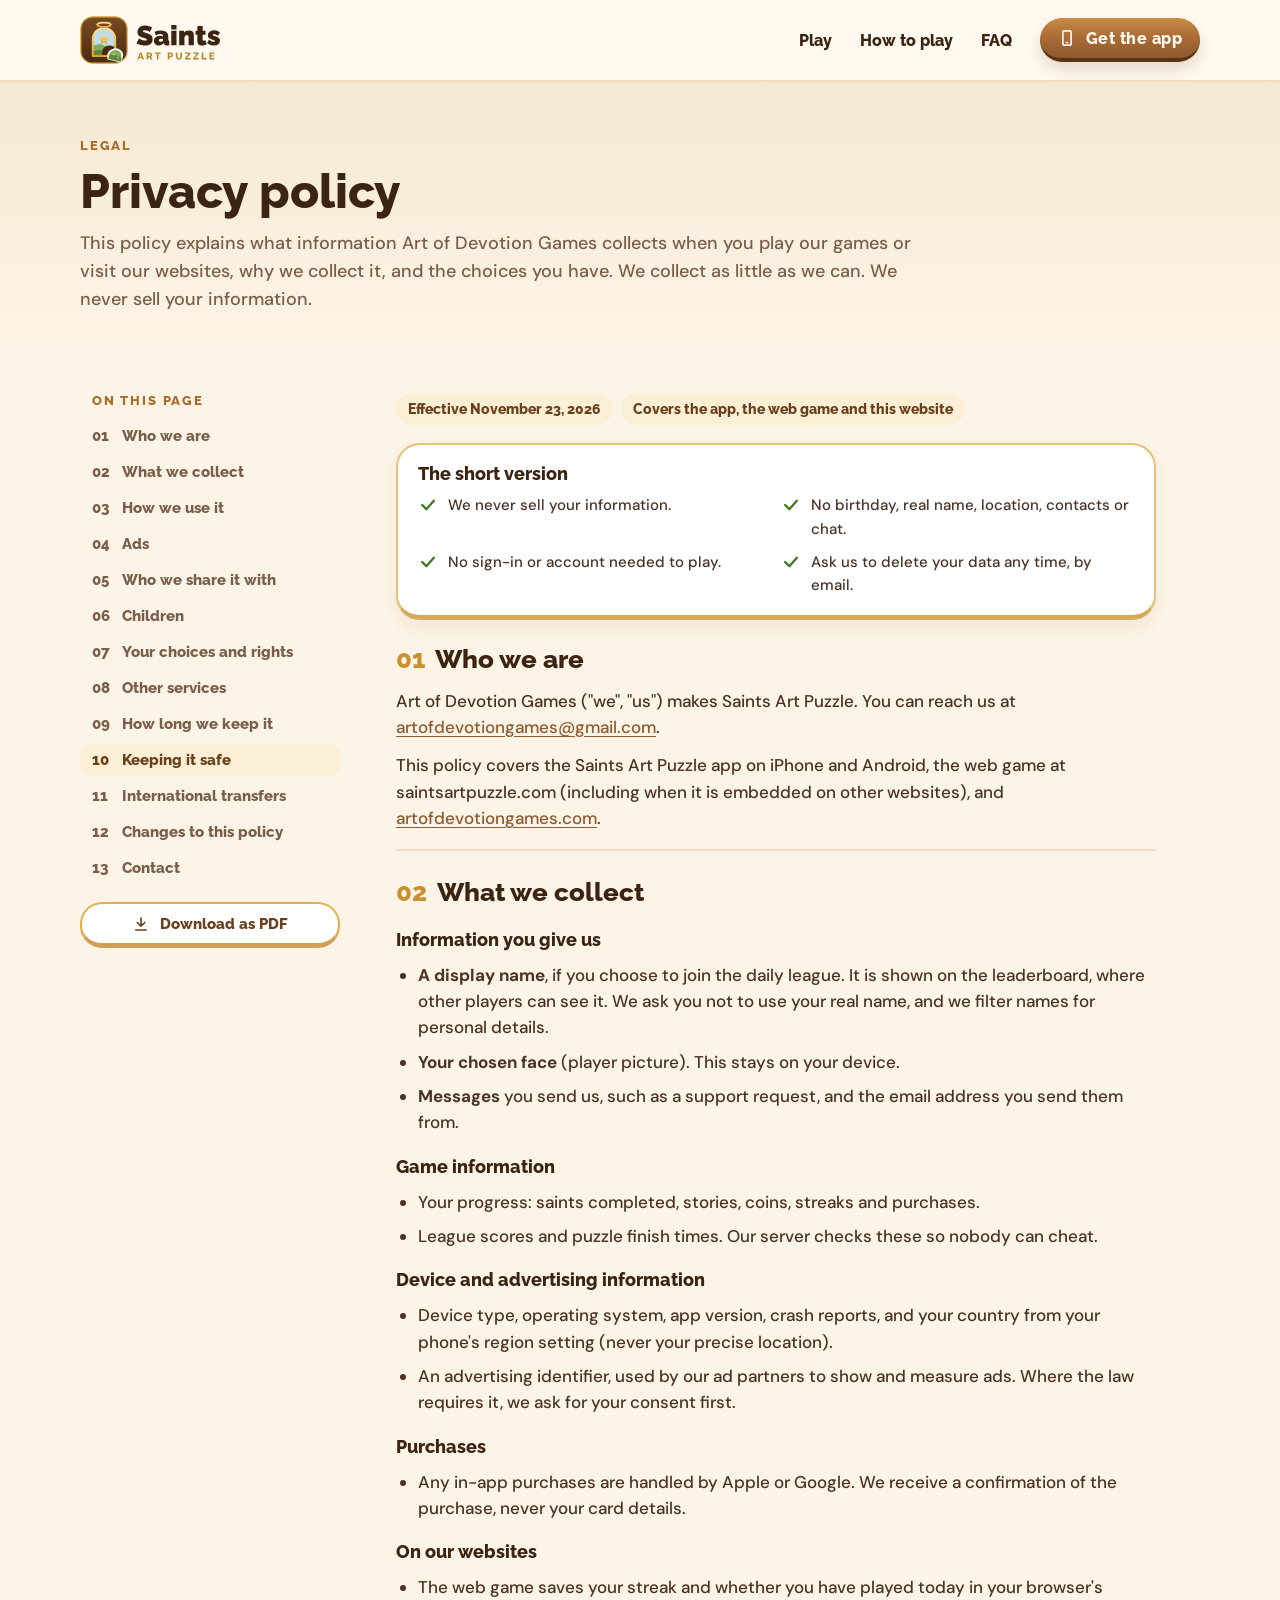
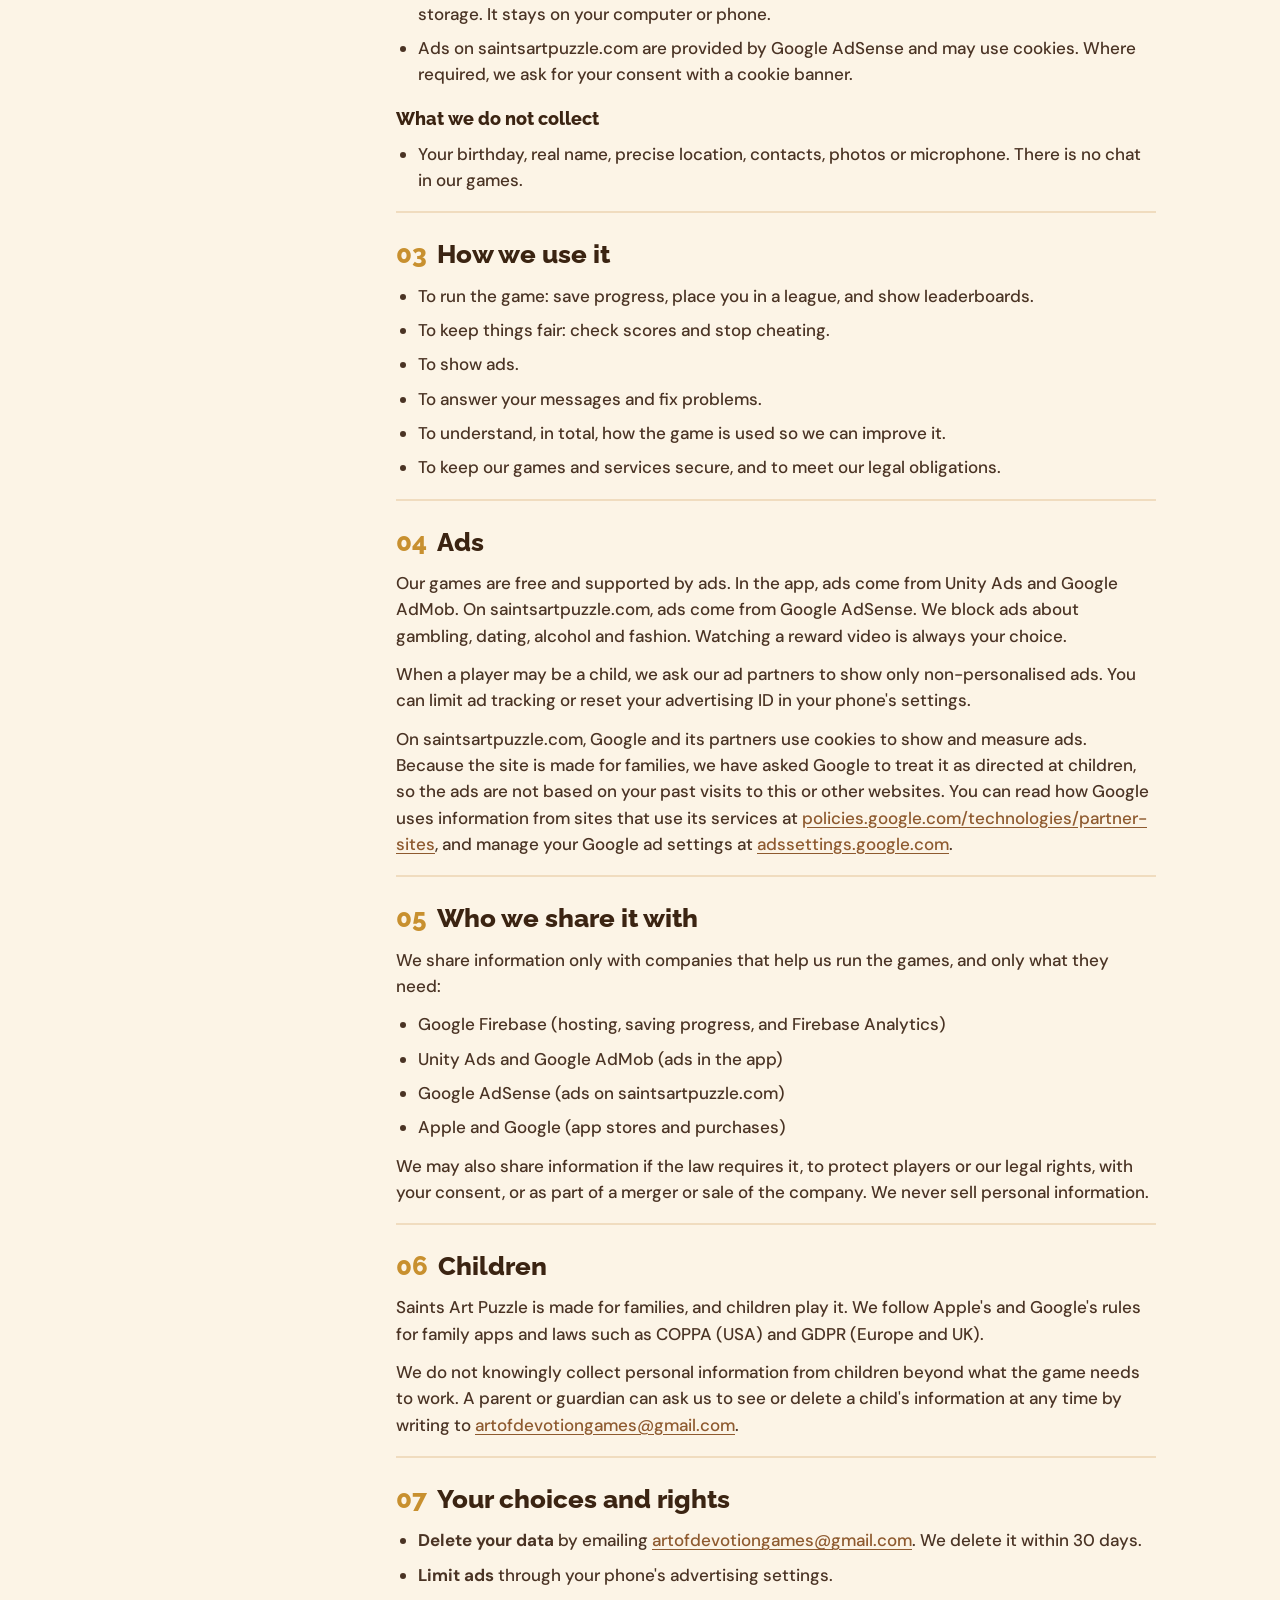
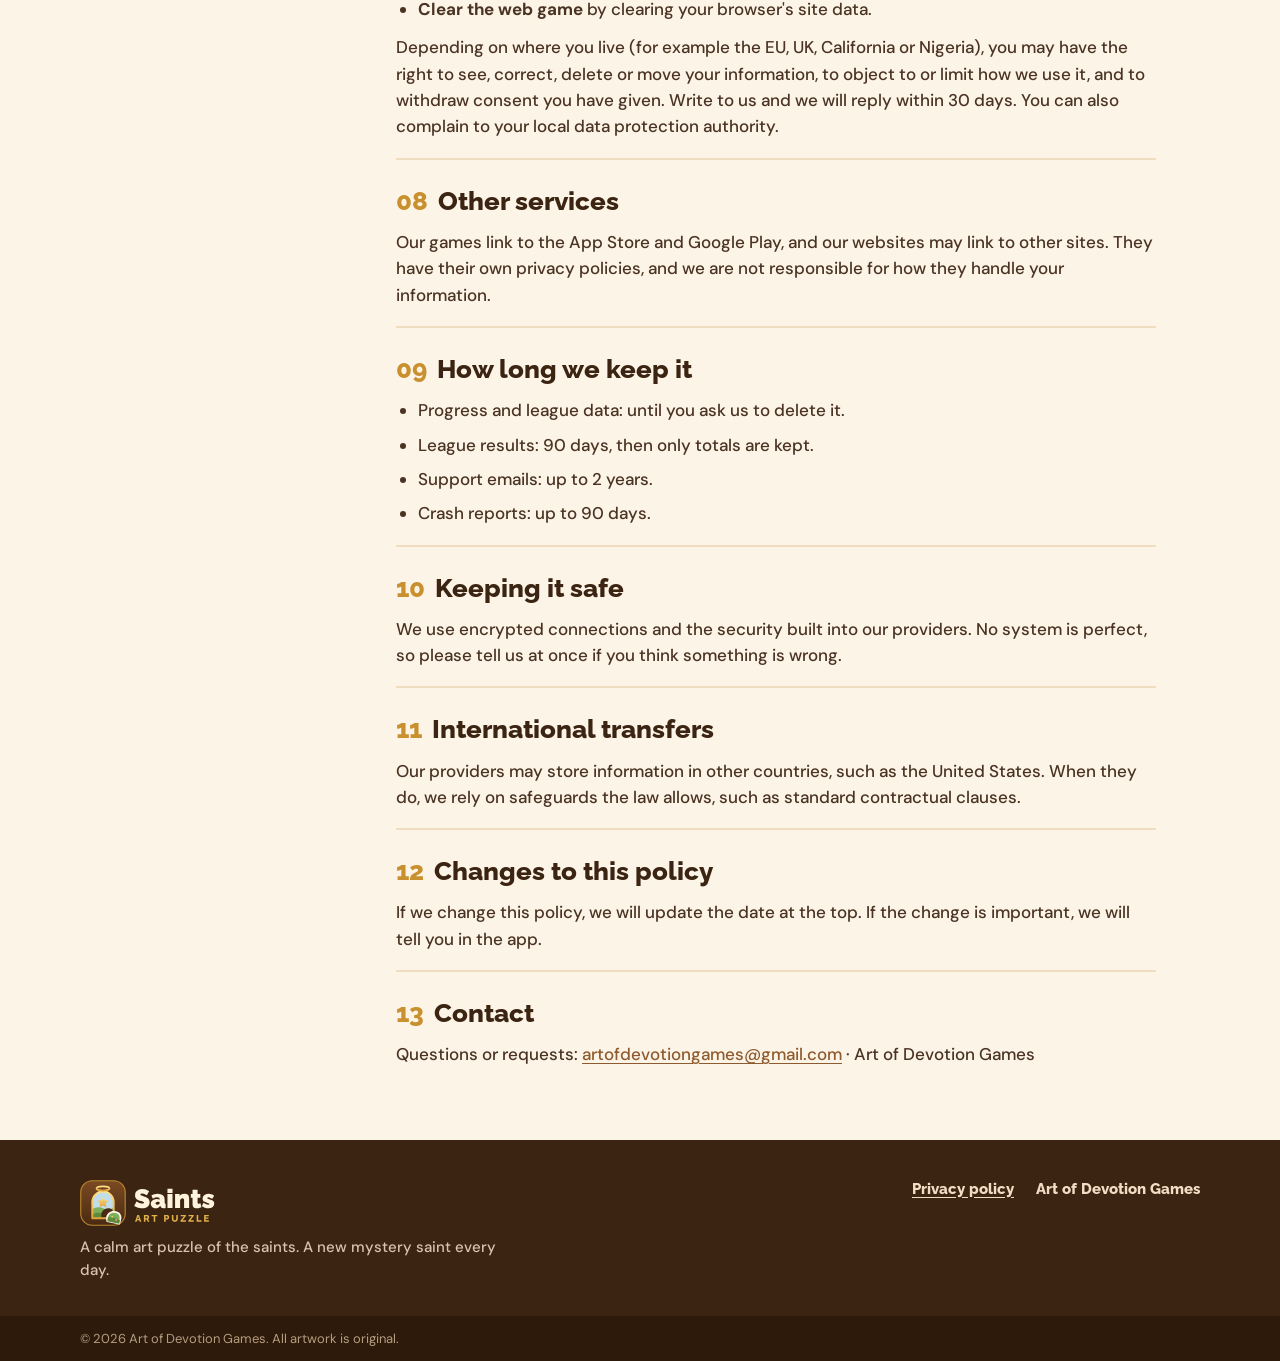
==== commit 4a5dc5cc: "fixes to the website" ====
--- a/privacy.html
+++ b/privacy.html
@@ -86,7 +86,7 @@
     <!-- ============ POLICY ============ -->
     <article class="policy" id="policy">
       <div class="policy__chips">
-        <span class="chip">Effective November 20, 2026</span>
+        <span class="chip">Effective November 23, 2026</span>
         <span class="chip">Covers the app, the web game and this website</span>
       </div>
 
@@ -102,7 +102,7 @@
 
       <section class="policy__section" id="who">
         <h2><span>01</span>Who we are</h2>
-        <p>Art of Devotion Games ("we", "us") makes Saints Art Puzzle. You can reach us at <a href="mailto:artofdevotiongames@gmail.com">artofdevotiongames@gmail.com</a> or by post at [COMPANY LEGAL NAME, ADDRESS].</p>
+        <p>Art of Devotion Games ("we", "us") makes Saints Art Puzzle. You can reach us at <a href="mailto:artofdevotiongames@gmail.com">artofdevotiongames@gmail.com</a>.</p>
         <p>This policy covers the Saints Art Puzzle app on iPhone and Android, the web game at saintsartpuzzle.com (including when it is embedded on other websites), and <a href="https://www.artofdevotiongames.com/" target="_blank" rel="noopener">artofdevotiongames.com</a>.</p>
       </section>
 
@@ -136,7 +136,7 @@
         <h3>On our websites</h3>
         <ul>
           <li>The web game saves your streak and whether you have played today in your browser's storage. It stays on your computer or phone.</li>
-          <li>Ads on saintsartpuzzle.com may use cookies. Where required, we ask for your consent with a cookie banner.</li>
+          <li>Ads on saintsartpuzzle.com are provided by Google AdSense and may use cookies. Where required, we ask for your consent with a cookie banner.</li>
         </ul>
 
         <h3>What we do not collect</h3>
@@ -159,16 +159,18 @@
 
       <section class="policy__section" id="ads">
         <h2><span>04</span>Ads</h2>
-        <p>Our games are free and supported by ads from Unity Ads and Google AdMob. We block ads about gambling, dating, alcohol and fashion. Watching a reward video is always your choice.</p>
-        <p>When a player may be a child, we ask our ad partners to show only non-personalised ads [confirm the exact setting used in each ad network]. You can limit ad tracking or reset your advertising ID in your phone's settings.</p>
+        <p>Our games are free and supported by ads. In the app, ads come from Unity Ads and Google AdMob. On saintsartpuzzle.com, ads come from Google AdSense. We block ads about gambling, dating, alcohol and fashion. Watching a reward video is always your choice.</p>
+        <p>When a player may be a child, we ask our ad partners to show only non-personalised ads. You can limit ad tracking or reset your advertising ID in your phone's settings.</p>
+        <p>On saintsartpuzzle.com, Google and its partners use cookies to show and measure ads. Because the site is made for families, we have asked Google to treat it as directed at children, so the ads are not based on your past visits to this or other websites. You can read how Google uses information from sites that use its services at <a href="https://policies.google.com/technologies/partner-sites" target="_blank" rel="noopener">policies.google.com/technologies/partner-sites</a>, and manage your Google ad settings at <a href="https://adssettings.google.com" target="_blank" rel="noopener">adssettings.google.com</a>.</p>
       </section>
 
       <section class="policy__section" id="share">
         <h2><span>05</span>Who we share it with</h2>
         <p>We share information only with companies that help us run the games, and only what they need:</p>
         <ul>
-          <li>Google Firebase (hosting, saving progress, and analytics [confirm])</li>
-          <li>Unity Ads and Google AdMob (ads)</li>
+          <li>Google Firebase (hosting, saving progress, and Firebase Analytics)</li>
+          <li>Unity Ads and Google AdMob (ads in the app)</li>
+          <li>Google AdSense (ads on saintsartpuzzle.com)</li>
           <li>Apple and Google (app stores and purchases)</li>
         </ul>
         <p>We may also share information if the law requires it, to protect players or our legal rights, with your consent, or as part of a merger or sale of the company. We never sell personal information.</p>
@@ -199,9 +201,9 @@
         <h2><span>09</span>How long we keep it</h2>
         <ul>
           <li>Progress and league data: until you ask us to delete it.</li>
-          <li>League results: [90 days], then only totals are kept.</li>
-          <li>Support emails: up to [2 years].</li>
-          <li>Crash reports: up to [90 days].</li>
+          <li>League results: 90 days, then only totals are kept.</li>
+          <li>Support emails: up to 2 years.</li>
+          <li>Crash reports: up to 90 days.</li>
         </ul>
       </section>
 
@@ -222,7 +224,7 @@
 
       <section class="policy__section" id="contact">
         <h2><span>13</span>Contact</h2>
-        <p>Questions or requests: <a href="mailto:artofdevotiongames@gmail.com">artofdevotiongames@gmail.com</a> · [COMPANY LEGAL NAME, ADDRESS]</p>
+        <p>Questions or requests: <a href="mailto:artofdevotiongames@gmail.com">artofdevotiongames@gmail.com</a> · Art of Devotion Games</p>
       </section>
     </article>
   </div>
@@ -235,9 +237,7 @@
       <p>A calm art puzzle of the saints. A new mystery saint every day.</p>
     </div>
     <nav class="site-footer__links" aria-label="Footer">
-      <a href="#">About</a>
       <a href="privacy.html" aria-current="page">Privacy policy</a>
-      <a href="#">For parents</a>
       <a href="https://www.artofdevotiongames.com/" target="_blank" rel="noopener">Art of Devotion Games</a>
     </nav>
   </div>
--- a/css/styles.css
+++ b/css/styles.css
@@ -229,7 +229,9 @@
 /* ---------- Ad slots ---------- */
 
 .ad {
-  width: 732px; max-width: 100%; height: 94px; /* 728x90 slot + 2px border */
+  --ad-h: 90px; /* placeholder height inside the 2px border (728x90 on desktop) */
+  position: relative;
+  width: 732px; max-width: 100%; min-height: calc(var(--ad-h) + 4px);
   margin: 0 auto;
   border-radius: 12px;
   border: 2px dashed var(--ad-line);
@@ -240,10 +242,22 @@
   color: var(--ad-text);
 }
 
-/* Real ad loaded: drop the placeholder look; the ad fills the slot's size. */
-/* Real ad loaded: drop the placeholder look and let the responsive ad set its own height. */
-.ad.is-live { height: auto; border: 0; background: none; border-radius: 0; display: block; }
+/* AdSense forces height/min-height on the ad's parent to auto/0, so the placeholder's
+   height comes from the label instead. Until an ad is filled, the AdSense slot is laid
+   over the placeholder and takes no space. */
+.ad__label {
+  width: 100%; height: var(--ad-h);
+  display: flex; align-items: center; justify-content: center;
+  pointer-events: none;
+}
 .ad .adsbygoogle { display: block; width: 100%; }
+.ad:not(.is-filled) { overflow: hidden; }
+.ad:not(.is-filled) .adsbygoogle { position: absolute; top: 0; left: 0; }
+.ad .adsbygoogle[data-ad-status="unfilled"] { display: none !important; }
+
+/* Ad filled: drop the placeholder look and let the responsive ad set its own height. */
+.ad.is-filled { border: 0; background: none; border-radius: 0; display: block; }
+.ad.is-filled .ad__label { display: none; }
 
 .ad-wrap { padding: 40px var(--gutter) 0; }
 
@@ -688,6 +702,23 @@
 .faq__item summary .icon { color: var(--brown); transform: rotate(-90deg); transition: transform 0.2s ease; }
 .faq__item[open] summary .icon { transform: none; }
 .faq__item p { margin-top: 6px; }
+.faq__item code {
+  padding: 1px 6px; border-radius: 6px;
+  background: var(--chip-bg); color: var(--tool-text);
+  font-size: 0.92em;
+}
+
+.embed { margin-top: 12px; display: flex; flex-direction: column; align-items: flex-start; gap: 10px; }
+.embed__code {
+  margin: 0; width: 100%;
+  padding: 12px 14px; border-radius: 12px;
+  background: var(--row-alt-bg); border: 2px solid var(--line);
+  font-family: ui-monospace, SFMono-Regular, Menlo, Consolas, monospace;
+  font-size: 13px; line-height: 1.5; color: var(--text);
+  white-space: pre-wrap; overflow-wrap: anywhere;
+}
+.embed__code code { padding: 0; background: none; color: inherit; font-size: inherit; }
+.embed__copy { height: 42px; }
 
 /* ---------- Footer ---------- */
 
@@ -934,8 +965,8 @@
 
   /* Ads */
   .ad { width: 100%; }
-  .ad--hero-bottom { height: 104px; }
-  .ad--mid { height: 254px; }
+  .ad--hero-bottom { --ad-h: 100px; }
+  .ad--mid { --ad-h: 250px; }
   .ad-wrap { padding-top: 24px; }
 
   /* Hero */
